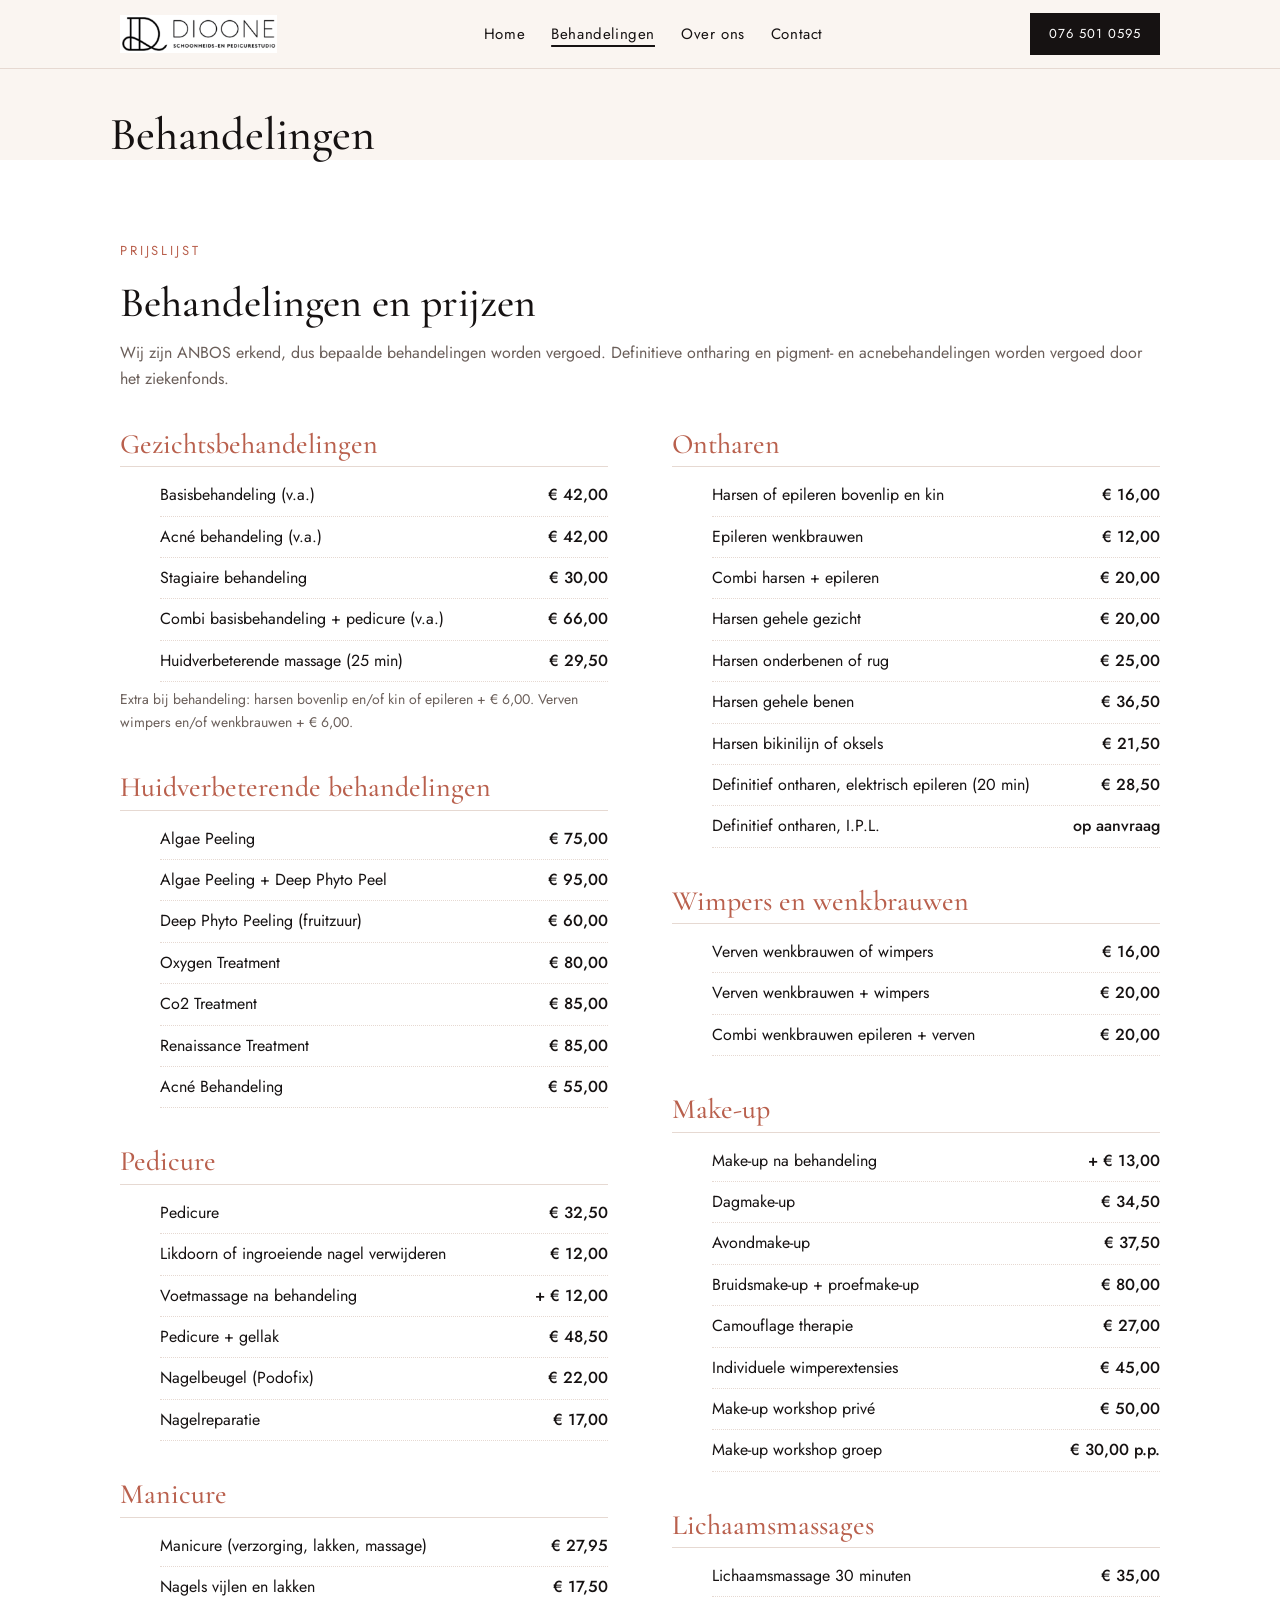
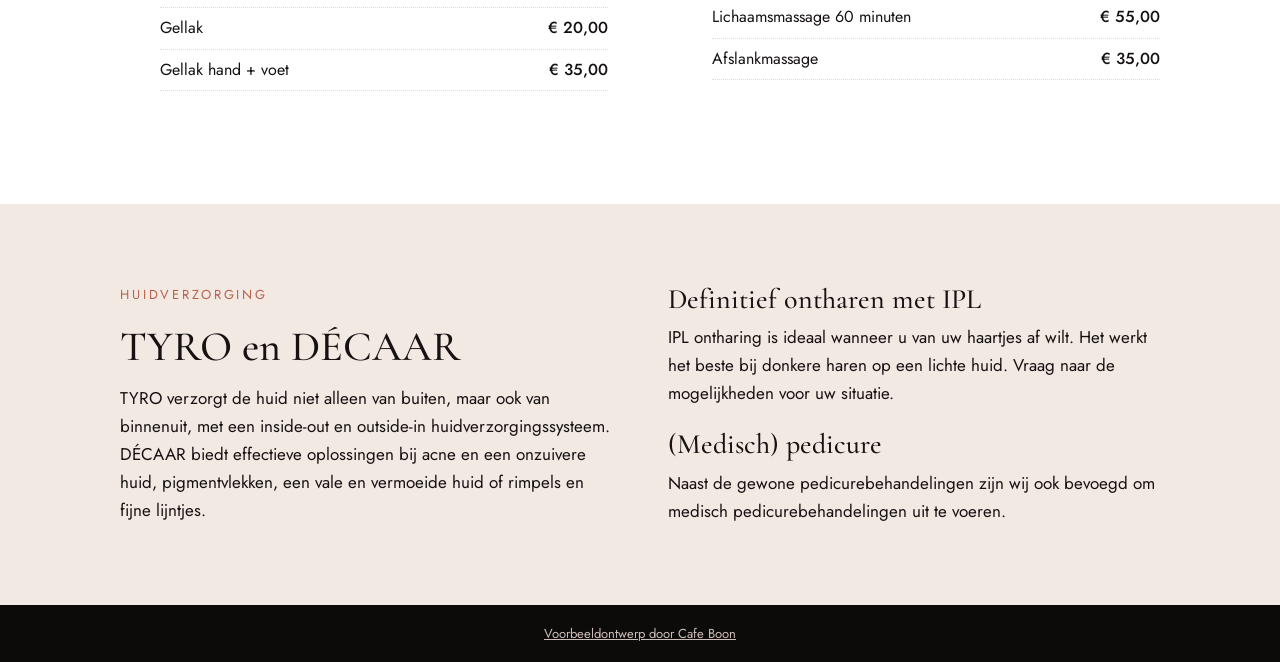
==== aanbod.html @ df6dc510 "Website opgedeeld in meerdere pagina's" ====
<!doctype html>
<html lang="nl">
<head>
<meta charset="utf-8">
<meta name="viewport" content="width=device-width,initial-scale=1">
<title>Behandelingen | Schoonheids- en Pedicurestudio Dioone</title>
<meta name="description" content="Schoonheids- en pedicurestudio Dioone in Etten-Leur. Gezichtsbehandelingen, (medisch) pedicure, IPL ontharen en bruidsmake-up. Bekijk de prijslijst en bel voor een afspraak.">
<meta name="robots" content="noindex">
<link rel="icon" href="images/logo.png">
<meta property="og:title" content="Schoonheids- en Pedicurestudio Dioone">
<meta property="og:description" content="Uw schoonheids- en pedicurespecialist in Etten-Leur en omstreken.">
<meta property="og:image" content="https://dioone.cafeboon.com/images/salon.jpg">
<meta property="og:type" content="website">
<link rel="preconnect" href="https://fonts.googleapis.com"><link rel="preconnect" href="https://fonts.gstatic.com" crossorigin>
<link href="https://fonts.googleapis.com/css2?family=Cormorant+Garamond:wght@500;600&family=Jost:wght@300;400;500&display=swap" rel="stylesheet">
<link rel="stylesheet" href="style.css">
</head>
<body>
<header><div class="wrap">
<a href="index.html"><img alt="Dioone schoonheids- en pedicurestudio" src="images/logo.png"/></a>
<nav><a href="index.html">Home</a><a aria-current="page" href="aanbod.html">Behandelingen</a><a href="over.html">Over ons</a><a href="contact.html">Contact</a></nav>
<a class="btn" href="tel:0765010595" style="padding:9px 18px;font-size:13px">076 501 0595</a>
</div></header>
<div aria-label="Pagina's" class="sn-bar" role="navigation"><a class="sn-link" href="index.html">Home</a><a aria-current="page" class="sn-link" href="aanbod.html">Behandelingen</a><a class="sn-link" href="over.html">Over ons</a><a class="sn-link" href="contact.html">Contact</a></div>
<div class="sn-head"><h1>Behandelingen</h1></div>
<section class="prices" id="prijzen"><div class="wrap">
<p class="kicker">Prijslijst</p>
<h2>Behandelingen en prijzen</h2>
<p class="note" style="font-size:16px">Wij zijn ANBOS erkend, dus bepaalde behandelingen worden vergoed. Definitieve ontharing en pigment- en acnebehandelingen worden vergoed door het ziekenfonds.</p>
<div class="pgrid">
<div class="pcat"><h3>Gezichtsbehandelingen</h3><ul>
<li><span>Basisbehandeling (v.a.)</span><b>€ 42,00</b></li>
<li><span>Acné behandeling (v.a.)</span><b>€ 42,00</b></li>
<li><span>Stagiaire behandeling</span><b>€ 30,00</b></li>
<li><span>Combi basisbehandeling + pedicure (v.a.)</span><b>€ 66,00</b></li>
<li><span>Huidverbeterende massage (25 min)</span><b>€ 29,50</b></li></ul>
<small>Extra bij behandeling: harsen bovenlip en/of kin of epileren + € 6,00. Verven wimpers en/of wenkbrauwen + € 6,00.</small></div>
<div class="pcat"><h3>Huidverbeterende behandelingen</h3><ul>
<li><span>Algae Peeling</span><b>€ 75,00</b></li>
<li><span>Algae Peeling + Deep Phyto Peel</span><b>€ 95,00</b></li>
<li><span>Deep Phyto Peeling (fruitzuur)</span><b>€ 60,00</b></li>
<li><span>Oxygen Treatment</span><b>€ 80,00</b></li>
<li><span>Co2 Treatment</span><b>€ 85,00</b></li>
<li><span>Renaissance Treatment</span><b>€ 85,00</b></li>
<li><span>Acné Behandeling</span><b>€ 55,00</b></li></ul></div>
<div class="pcat"><h3>Pedicure</h3><ul>
<li><span>Pedicure</span><b>€ 32,50</b></li>
<li><span>Likdoorn of ingroeiende nagel verwijderen</span><b>€ 12,00</b></li>
<li><span>Voetmassage na behandeling</span><b>+ € 12,00</b></li>
<li><span>Pedicure + gellak</span><b>€ 48,50</b></li>
<li><span>Nagelbeugel (Podofix)</span><b>€ 22,00</b></li>
<li><span>Nagelreparatie</span><b>€ 17,00</b></li></ul></div>
<div class="pcat"><h3>Manicure</h3><ul>
<li><span>Manicure (verzorging, lakken, massage)</span><b>€ 27,95</b></li>
<li><span>Nagels vijlen en lakken</span><b>€ 17,50</b></li>
<li><span>Gellak</span><b>€ 20,00</b></li>
<li><span>Gellak hand + voet</span><b>€ 35,00</b></li></ul></div>
<div class="pcat"><h3>Ontharen</h3><ul>
<li><span>Harsen of epileren bovenlip en kin</span><b>€ 16,00</b></li>
<li><span>Epileren wenkbrauwen</span><b>€ 12,00</b></li>
<li><span>Combi harsen + epileren</span><b>€ 20,00</b></li>
<li><span>Harsen gehele gezicht</span><b>€ 20,00</b></li>
<li><span>Harsen onderbenen of rug</span><b>€ 25,00</b></li>
<li><span>Harsen gehele benen</span><b>€ 36,50</b></li>
<li><span>Harsen bikinilijn of oksels</span><b>€ 21,50</b></li>
<li><span>Definitief ontharen, elektrisch epileren (20 min)</span><b>€ 28,50</b></li>
<li><span>Definitief ontharen, I.P.L.</span><b>op aanvraag</b></li></ul></div>
<div class="pcat"><h3>Wimpers en wenkbrauwen</h3><ul>
<li><span>Verven wenkbrauwen of wimpers</span><b>€ 16,00</b></li>
<li><span>Verven wenkbrauwen + wimpers</span><b>€ 20,00</b></li>
<li><span>Combi wenkbrauwen epileren + verven</span><b>€ 20,00</b></li></ul></div>
<div class="pcat"><h3>Make-up</h3><ul>
<li><span>Make-up na behandeling</span><b>+ € 13,00</b></li>
<li><span>Dagmake-up</span><b>€ 34,50</b></li>
<li><span>Avondmake-up</span><b>€ 37,50</b></li>
<li><span>Bruidsmake-up + proefmake-up</span><b>€ 80,00</b></li>
<li><span>Camouflage therapie</span><b>€ 27,00</b></li>
<li><span>Individuele wimperextensies</span><b>€ 45,00</b></li>
<li><span>Make-up workshop privé</span><b>€ 50,00</b></li>
<li><span>Make-up workshop groep</span><b>€ 30,00 p.p.</b></li></ul></div>
<div class="pcat"><h3>Lichaamsmassages</h3><ul>
<li><span>Lichaamsmassage 30 minuten</span><b>€ 35,00</b></li>
<li><span>Lichaamsmassage 60 minuten</span><b>€ 55,00</b></li>
<li><span>Afslankmassage</span><b>€ 35,00</b></li></ul></div>
</div>
</div></section>
<section class="brands"><div class="wrap two">
<div>
<p class="kicker">Huidverzorging</p>
<h2>TYRO en DÉCAAR</h2>
<p>TYRO verzorgt de huid niet alleen van buiten, maar ook van binnenuit, met een inside-out en outside-in huidverzorgingssysteem. DÉCAAR biedt effectieve oplossingen bij acne en een onzuivere huid, pigmentvlekken, een vale en vermoeide huid of rimpels en fijne lijntjes.</p>
</div>
<div>
<h3 style="font-size:28px;margin-bottom:8px">Definitief ontharen met IPL</h3>
<p>IPL ontharing is ideaal wanneer u van uw haartjes af wilt. Het werkt het beste bij donkere haren op een lichte huid. Vraag naar de mogelijkheden voor uw situatie.</p>
<h3 style="font-size:28px;margin:22px 0 8px">(Medisch) pedicure</h3>
<p>Naast de gewone pedicurebehandelingen zijn wij ook bevoegd om medisch pedicurebehandelingen uit te voeren.</p>
</div>
</div></section>
<footer><a href="https://cafeboon.com" rel="noopener" target="_blank">Voorbeeldontwerp door Cafe Boon</a></footer>
<div class="callbar"><a href="tel:0765010595">Bel ons</a><a href="https://www.google.com/maps/dir/?api=1&amp;destination=Vincent+van+Goghplein+16+4872+BB+Etten-Leur">Route</a></div>
</body></html>
---- style.css ----
:root{--ink:#161212;--cream:#faf5f1;--rose:#d98a77;--rose-d:#b9604d;--line:#e6d9d2;--soft:#f3e9e3}
*{box-sizing:border-box;margin:0}
html{scroll-behavior:smooth}
body{font-family:"Jost",system-ui,sans-serif;color:var(--ink);background:var(--cream);line-height:1.65;font-size:17px}
a{color:inherit}
.wrap{max-width:1080px;margin:0 auto;padding:0 20px}
header{position:sticky;top:0;z-index:10;background:rgba(250,245,241,.94);backdrop-filter:blur(8px);border-bottom:1px solid var(--line)}
header .wrap{display:flex;align-items:center;justify-content:space-between;height:68px}
header img{height:38px;display:block}
nav{display:flex;gap:26px;font-size:15px;letter-spacing:.04em}
nav a{text-decoration:none}nav a:hover{color:var(--rose-d)}
.btn{display:inline-block;background:var(--ink);color:#fff;text-decoration:none;padding:13px 26px;font-size:15px;letter-spacing:.08em;text-transform:uppercase;border:1px solid var(--ink)}
.btn:hover{background:var(--rose-d);border-color:var(--rose-d)}
.btn.ghost{background:transparent;color:var(--ink)}.btn.ghost:hover{color:#fff}
.hero{display:grid;grid-template-columns:1fr 1fr;min-height:560px}
.hero .t{display:flex;flex-direction:column;justify-content:center;padding:64px max(20px,calc((100vw - 1080px)/2)) 64px max(20px,calc((100vw - 1080px)/2))}
.hero .p{background:url(images/salon.jpg) center/cover}
.kicker{font-size:13px;letter-spacing:.22em;text-transform:uppercase;color:var(--rose-d);margin-bottom:18px}
h1,h2,h3{font-family:"Cormorant Garamond",Georgia,serif;font-weight:500;line-height:1.12}
h1{font-size:clamp(38px,5vw,60px);margin-bottom:22px}
h2{font-size:clamp(30px,4vw,42px);margin-bottom:14px}
.lead{font-size:19px;max-width:30em;margin-bottom:30px}
.cta{display:flex;gap:12px;flex-wrap:wrap}
section{padding:80px 0}
.two{display:grid;grid-template-columns:1fr 1fr;gap:56px;align-items:start}
.badges{display:flex;gap:10px;flex-wrap:wrap;margin-top:22px}
.badges span{border:1px solid var(--rose);color:var(--rose-d);padding:5px 14px;font-size:14px;letter-spacing:.06em}
.prices{background:#fff}
.pgrid{columns:2;column-gap:64px;margin-top:36px}
.pcat{break-inside:avoid;margin-bottom:38px}
.pcat h3{font-size:28px;color:var(--rose-d);border-bottom:1px solid var(--line);padding-bottom:6px;margin-bottom:8px}
.pcat li{list-style:none;display:flex;gap:12px;padding:7px 0;border-bottom:1px dotted var(--line);font-size:16px}
.pcat li span:first-child{flex:1}.pcat li b{font-weight:500;white-space:nowrap}
.pcat small{display:block;font-size:14px;color:#6b5f5a;margin-top:6px}
.note{font-size:15px;color:#6b5f5a;margin-top:6px}
.team ul{list-style:none;display:grid;grid-template-columns:repeat(auto-fit,minmax(220px,1fr));gap:18px;margin-top:30px}
.team li{background:#fff;border:1px solid var(--line);padding:22px}
.team li b{font-family:"Cormorant Garamond",serif;font-size:22px;font-weight:600;display:block}
.team li span{font-size:15px;color:#6b5f5a}
.brands{background:var(--soft)}
.contact{background:var(--ink);color:#fff}
.contact h2{color:#fff}.contact .kicker{color:var(--rose)}
.contact a{color:#fff}
.cgrid{display:grid;grid-template-columns:1fr 1fr;gap:56px}
.big{font-family:"Cormorant Garamond",serif;font-size:36px;text-decoration:none;display:block;margin:6px 0 18px}
.contact .btn{background:var(--rose);border-color:var(--rose);color:var(--ink)}
.contact .btn:hover{background:#fff;border-color:#fff}
.map{width:100%;height:300px;border:0;filter:grayscale(.4)}
footer{background:#0d0a0a;color:#9c8f89;font-size:13px;text-align:center;padding:18px}
footer a{color:#cdbfb8}
.callbar{display:none}
@media(max-width:800px){
 nav{display:none}
 .hero{grid-template-columns:1fr}.hero .p{order:-1;height:260px}.hero .t{padding:40px 20px}
 section{padding:56px 0}.two,.cgrid{grid-template-columns:1fr;gap:30px}.pgrid{columns:1}
 .callbar{display:flex;position:fixed;bottom:0;left:0;right:0;z-index:20}
 .callbar a{flex:1;text-align:center;padding:14px;text-decoration:none;background:var(--ink);color:#fff;font-size:15px;letter-spacing:.06em}
 .callbar a+a{background:var(--rose);color:var(--ink)}
 body{padding-bottom:50px}
}
/* sitenav:start */
.sn-bar{display:none;gap:6px;overflow-x:auto;white-space:nowrap;-webkit-overflow-scrolling:touch;padding:8px 12px;background:inherit;color:inherit;font:inherit;line-height:1.2;border-bottom:1px solid rgba(128,128,128,.35);box-sizing:border-box;max-width:100%}
.sn-bar a.sn-link{flex:0 0 auto;padding:9px 15px;border-radius:999px;color:inherit;text-decoration:none;font-size:15px;font-weight:600;letter-spacing:0;text-transform:none;margin:0}
.sn-bar a.sn-link[aria-current="page"]{background:rgba(128,128,128,.2);box-shadow:inset 0 -2px 0 currentColor}
@media(max-width:800px){.sn-bar{display:flex}}
nav a[aria-current="page"]:not(.cta):not(.btn):not(.call){text-decoration:underline;text-underline-offset:6px;text-decoration-thickness:2px}
.sn-head{max-width:1100px;margin:0 auto;padding:40px 20px 0;box-sizing:border-box}
.sn-head h1{margin:0;color:inherit;font-size:clamp(30px,5vw,46px);line-height:1.1}
.sn-cards{max-width:1100px;margin:0 auto;padding:40px 20px;display:grid;grid-template-columns:repeat(auto-fit,minmax(230px,1fr));gap:16px;box-sizing:border-box}
.sn-card{display:block;padding:20px 22px;border:1px solid rgba(128,128,128,.45);border-radius:10px;background:rgba(128,128,128,.07);color:inherit;text-decoration:none;min-width:0}
.sn-card strong{display:block;font-size:1.25em;margin:0 0 6px;color:inherit}
.sn-card span{display:block;opacity:.8;font-size:.95em;line-height:1.4}
.sn-card:hover,.sn-card:focus-visible{border-color:currentColor}
/* sitenav:end */
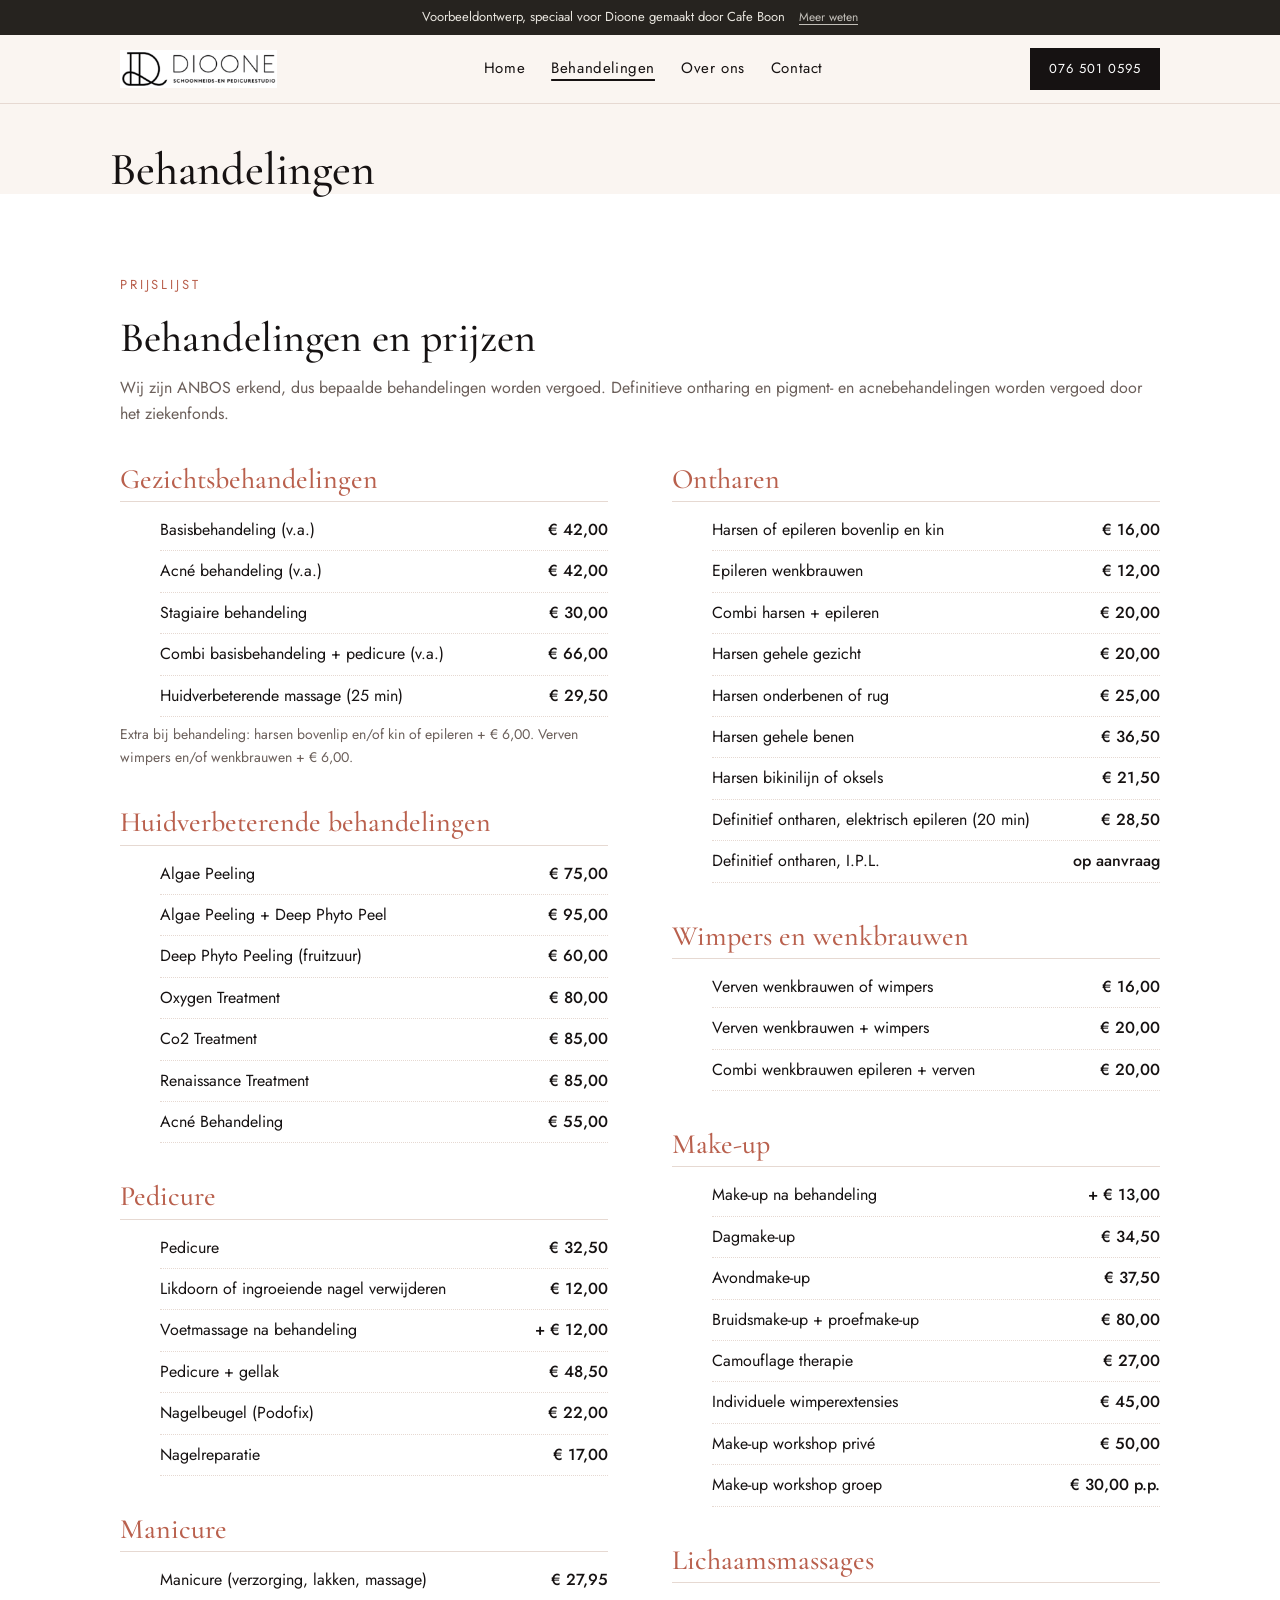
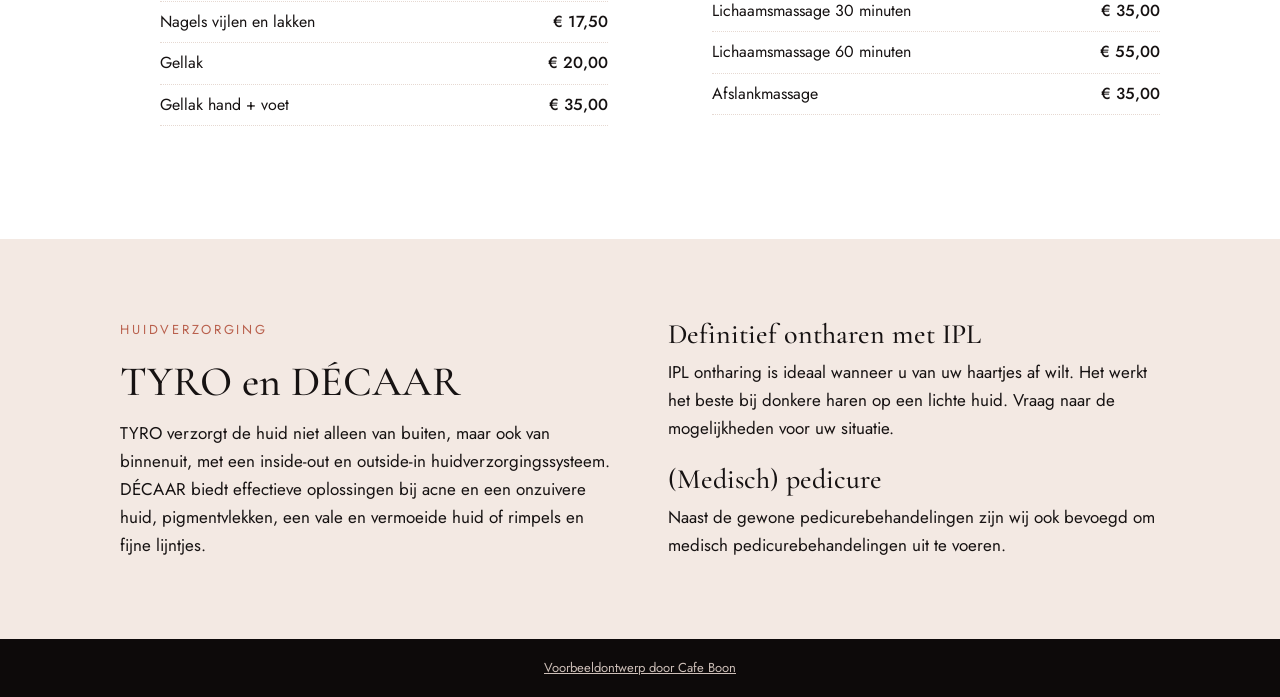
==== commit ad4c47e7: "Werkende formulieren voor afspraken en aanvragen" ====
--- a/aanbod.html
+++ b/aanbod.html
@@ -16,6 +16,7 @@
 <link rel="stylesheet" href="style.css">
 </head>
 <body>
+<div class="vb-banner" role="note"><span>Voorbeeldontwerp, speciaal voor Dioone gemaakt door Cafe Boon</span><a href="https://cafeboon.com">Meer weten</a></div>
 <header><div class="wrap">
 <a href="index.html"><img alt="Dioone schoonheids- en pedicurestudio" src="images/logo.png"/></a>
 <nav><a href="index.html">Home</a><a aria-current="page" href="aanbod.html">Behandelingen</a><a href="over.html">Over ons</a><a href="contact.html">Contact</a></nav>
--- a/style.css
+++ b/style.css
@@ -72,3 +72,31 @@
 .sn-card span{display:block;opacity:.8;font-size:.95em;line-height:1.4}
 .sn-card:hover,.sn-card:focus-visible{border-color:currentColor}
 /* sitenav:end */
+/* voorbeeld-formulier:start */
+@layer sn{.sn-form button.btn{border:0;font:inherit;cursor:pointer;line-height:1.2}}
+.sn-formsec{padding:36px 0 72px}
+.sn-formwrap{max-width:1100px;margin:0 auto;padding:0 20px;box-sizing:border-box}
+.sn-formwrap>h2{margin:0 0 12px}
+.sn-formwrap>.sn-lead,.sn-formwrap>.sn-form,.sn-formwrap>.sn-done{max-width:720px}
+.sn-formwrap .sn-lead{margin:0 0 24px;opacity:.85}
+.sn-form{display:grid;grid-template-columns:1fr 1fr;gap:16px}
+.sn-field{display:flex;flex-direction:column;gap:6px;min-width:0;text-align:left}
+.sn-field.full{grid-column:1/-1}
+.sn-field label{font-size:14px;font-weight:600}
+.sn-field input,.sn-field select,.sn-field textarea{font:inherit;font-size:16px;line-height:1.4;color:inherit;background:rgba(128,128,128,.12);border:1px solid rgba(128,128,128,.55);border-radius:8px;padding:11px 12px;width:100%;box-sizing:border-box;min-width:0;max-width:100%;-webkit-appearance:none;appearance:none}
+.sn-field select{background-image:linear-gradient(45deg,transparent 50%,currentColor 50%),linear-gradient(135deg,currentColor 50%,transparent 50%);background-position:calc(100% - 20px) 50%,calc(100% - 15px) 50%;background-size:5px 5px;background-repeat:no-repeat;padding-right:38px}
+.sn-field select option{color:#111;background:#fff}
+.sn-field textarea{resize:vertical}
+.sn-field input:focus,.sn-field select:focus,.sn-field textarea:focus{outline:2px solid currentColor;outline-offset:1px}
+.sn-done{padding:28px;border:1px solid rgba(128,128,128,.55);border-radius:12px;background:rgba(128,128,128,.1)}
+.sn-done h2{margin:0 0 10px}
+.sn-done p{margin:0}
+.sn-done a{text-decoration:underline;text-underline-offset:3px;font-weight:600}
+.sn-formlink{padding:0 0 56px}
+@media(max-width:640px){.sn-form{grid-template-columns:1fr}.sn-formsec{padding:24px 0 56px}}
+/* voorbeeld-formulier:end */
+/* voorbeeldbanner:start */
+.vb-banner{display:flex;flex-wrap:wrap;justify-content:center;align-items:baseline;gap:2px 14px;padding:8px 16px;background:#26231f;color:#e9e6df;font-size:13px;line-height:1.45;letter-spacing:0;text-transform:none;font-weight:400;text-align:center;position:relative;z-index:1000}
+.vb-banner a{color:inherit;opacity:.8;text-decoration:underline;text-underline-offset:3px;font-size:12px;font-weight:400;white-space:nowrap;letter-spacing:0;text-transform:none}
+.vb-banner a:hover{opacity:1}
+/* voorbeeldbanner:end */
